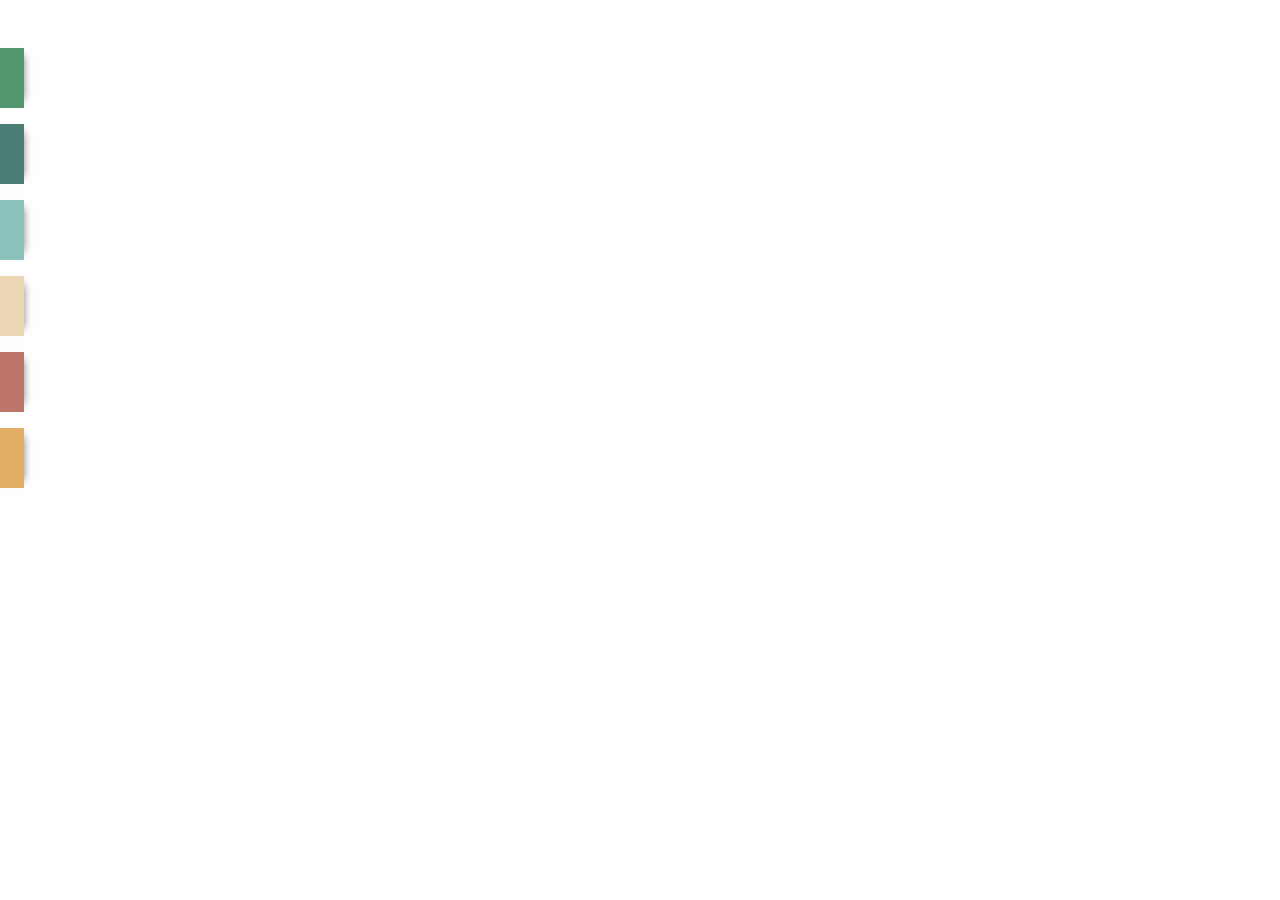
==== index.html @ 8b79c440 "Add files via upload" ====
<!doctype html>
<html>
<head>
<meta charset="utf-8">
<title>星空漫谈首页</title>
	<style type="text/css">
   
a:link,
a:hover,
a:visited,
a:active {
  color: #fff;
  text-decoration: none;
}

body {
  height: 100%;
  width: 100%;
  margin: 0;
  padding: 0;
  background: url("图片/4.jpg");
  background-repeat:no-repeat;
  background-size:100%;
}

.card-holder {  
  position:absolute;
  width: 0px;
  overflow:visible;
}

.card-wrapper {
  display: inline-block;
  float: right;
  clear: both;
}

.card {
  position: relative;
  left: 32px;
  padding: 10px 32px 16px 64px;
  margin: 8px;  
  x-box-shadow: 0 0 8px 0px rgba(0, 0, 0, 0.5);
  box-shadow: 8px 0 8px -8px rgba(0, 0, 0, 0.5);
  background: #fff;
  transition: all 0.3s ease-in-out 0.1s;
}

.card:hover {
  position: relative;
  left: 100%;
  margin-left: -32px;
  box-shadow: 
    0 -8px 8px -8px rgba(0, 0, 0, 0.5),
    0 8px 8px -8px rgba(0, 0, 0, 0.5);
  transition: all 0.3s ease-in-out;
}

.card-content {
  display: inline-block;
  color: #fff;
  font-family: 思源黑体;
  font-size: 14px;
  font-weight: bold;
  white-space: nowrap;
}

.bg-01 { background: #539770; }
.bg-02 { background: #4B7D74; }
.bg-03 { background: #8DC2BC; }
.bg-04 { background: #EDD6B4; }
.bg-05 { background: #BE7467; }
.bg-06 { background: #E2AE63; }

.ziti1 {
          width: 60px;
          height: 60px;
          line-height: 47px;
          font-size: 40px;
          font-weight: bold;
	     color:#fff;
	     font-family: Comic Sans MS;
         transform: rotate(-32deg);
         border-radius: 50%;
         padding-left: 350px;
	padding-top: 210px;
    }
.ziti2 {
          width: 60px;
          height: 60px;
          line-height: 47px;
          font-size: 40px;
          font-weight: bold;
	     color:#fff;
	     font-family: Comic Sans MS;
         transform: rotate(-60deg);
         border-radius: 50%;
         padding-left: 350px;
	padding-top: 50px;
    }
.ziti3 {
          width: 100px;
          height: 6px;
          line-height: 47px;
          font-size: 40px;
          font-weight: bold;
	     color:#fff;
	     font-family: Comic Sans MS;
         border-radius: 50%;
        margin-top: -416px;
	padding-left: 500px;
	 transform: rotate(2deg);
    }

    </style>
</head>

<body>
	
	<div class='card-holder'>
  <div class='card-wrapper'>
    <a href='Story.html'>
      <div class='card bg-01'>
        <span class='card-content'>缘由及故事<br><font size="2" face="Comic Sans MS">Constellations Story</font></span>
      </div>
    </a>
  </div>
  <div class='card-wrapper'>
    <a href='#'>
      <div class='card bg-02'>
        <span class='card-content'>知识测试<br><font size="2" face="Comic Sans MS">Constellations Test</font></span>
      </div>
    </a>
  </div>
  <div class='card-wrapper'>
    <a href='#'>
      <div class='card bg-03'>
        <span class='card-content'>相册<br><font size="2" face="Comic Sans MS">Constellations Photo</font></span>
      </div>
    </a>
  </div>
  <div class='card-wrapper'>
    <a href='#'>
      <div class='card bg-04'>
        <span class='card-content'>动画视频<br><font size="2" face="Comic Sans MS">Constellations Video</font></span>
      </div>
    </a>
  </div>
  <div class='card-wrapper'>
    <a href='#'>
      <div class='card bg-05'>
        <span class='card-content'>星座小游戏<br><font size="2" face="Comic Sans MS">Constellations Game</font></span>
      </div>
    </a>
  </div>
  <div class='card-wrapper'>
    <a href='#'>
      <div class='card bg-06'>
        <span class='card-content'>开心小房间<br><font size="2" face="Comic Sans MS">Happy Room</font></span>
      </div>
    </a>
  </div>
</div>
<div style="text-align:center;">
<p class="ziti1"><a>Biong</a></p>
<p class="ziti2"><a>Biong</a></p>
<p class="ziti3"><a>Star</a></p>	
</div>
</body>
</html>
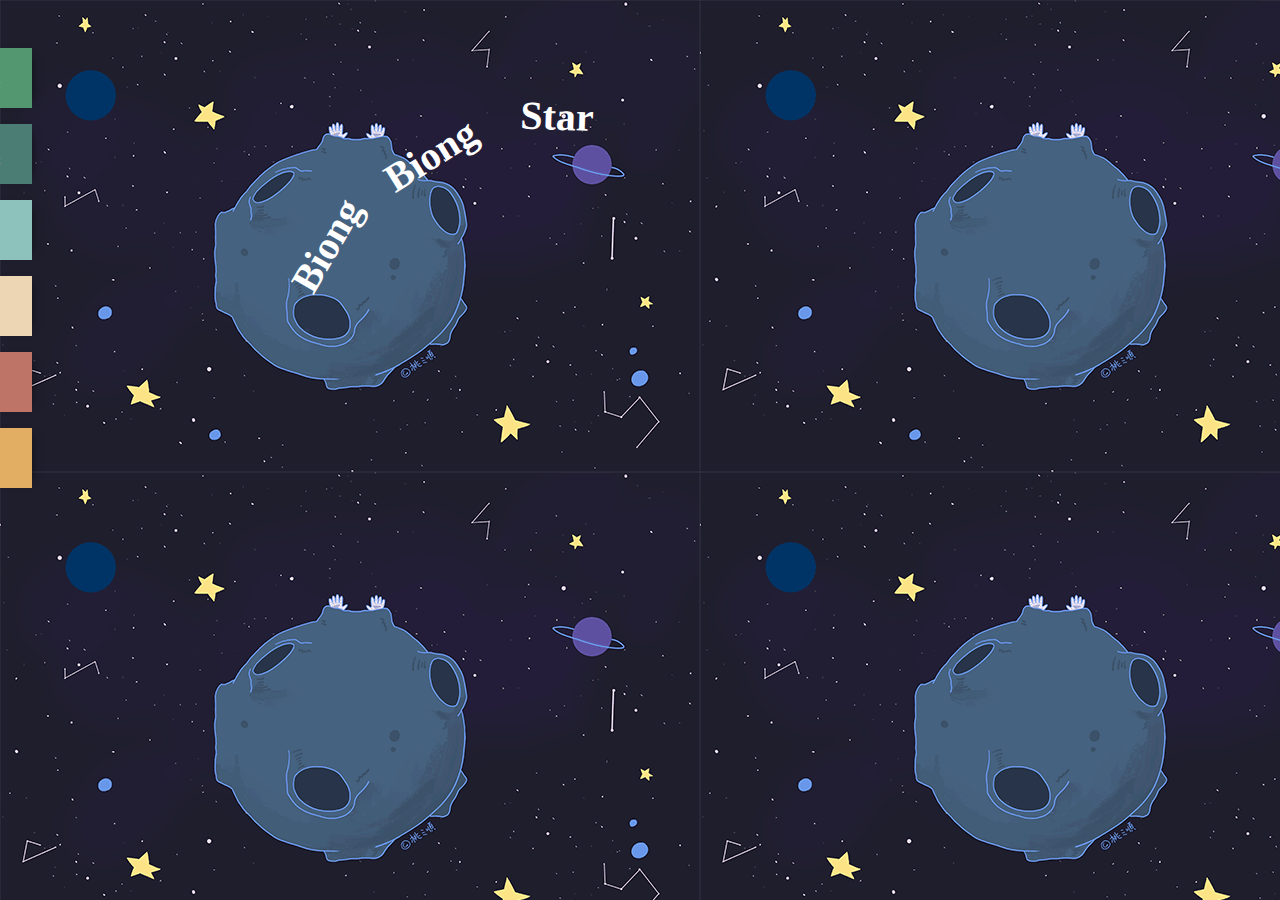
==== commit fc3f7d95: "Update index.html" ====
--- a/index.html
+++ b/index.html
@@ -13,15 +13,7 @@
   text-decoration: none;
 }
 
-body {
-  height: 100%;
-  width: 100%;
-  margin: 0;
-  padding: 0;
-  background: url("图片/4.jpg");
-  background-repeat:no-repeat;
-  background-size:100%;
-}
+
 
 .card-holder {  
   position:absolute;
@@ -115,7 +107,7 @@
     </style>
 </head>
 
-<body>
+<body background="图片/background.GIF">
 	
 	<div class='card-holder'>
   <div class='card-wrapper'>
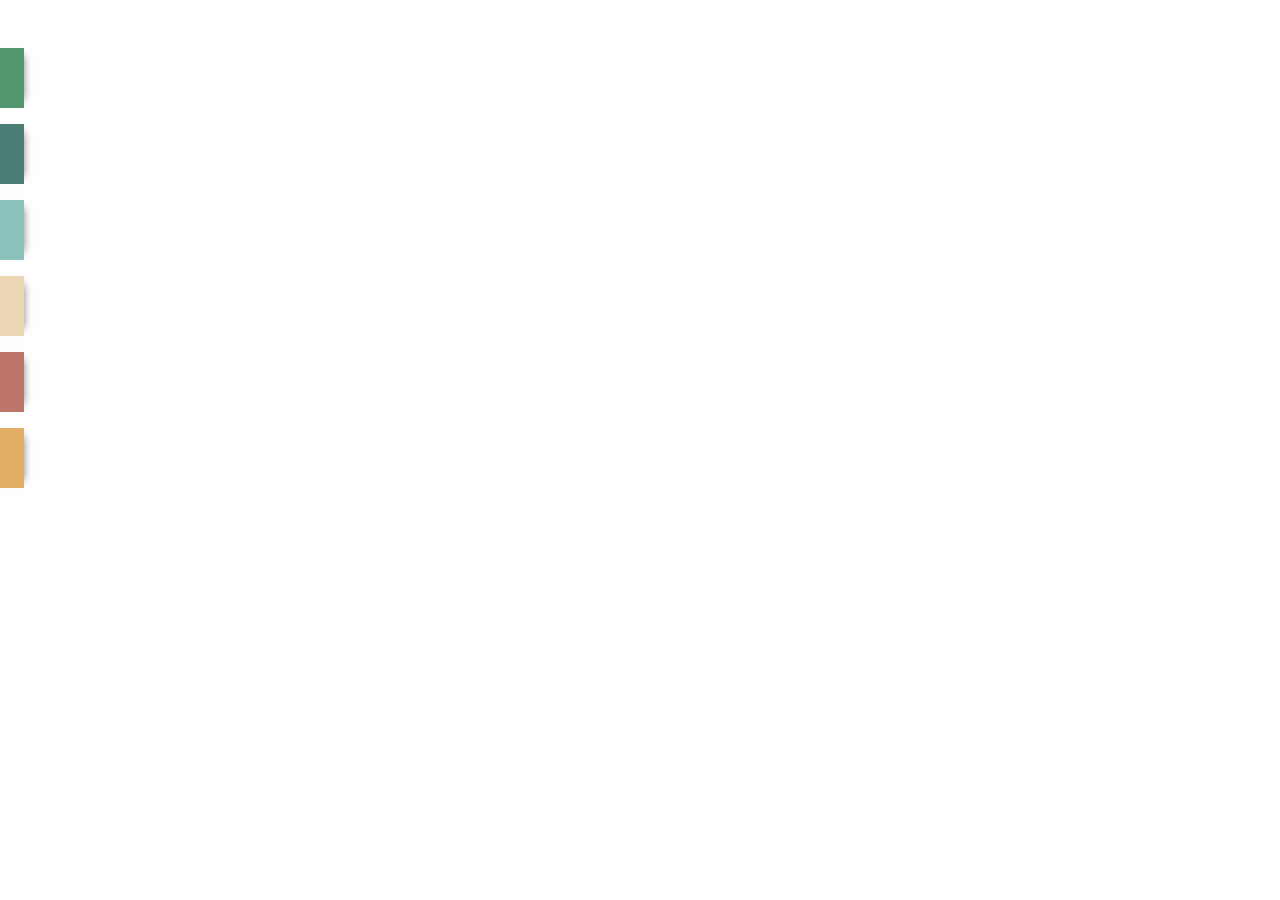
==== commit 5a2fc818: "Update index.html" ====
--- a/index.html
+++ b/index.html
@@ -13,7 +13,15 @@
   text-decoration: none;
 }
 
-
+body {
+  height: 100%;
+  width: 100%;
+  margin: 0;
+  padding: 0;
+  background: url("图片/4.jpg");
+  background-repeat:no-repeat;
+  background-size:100%;
+}
 
 .card-holder {  
   position:absolute;
@@ -107,7 +115,7 @@
     </style>
 </head>
 
-<body background="图片/background.GIF">
+<body>
 	
 	<div class='card-holder'>
   <div class='card-wrapper'>
